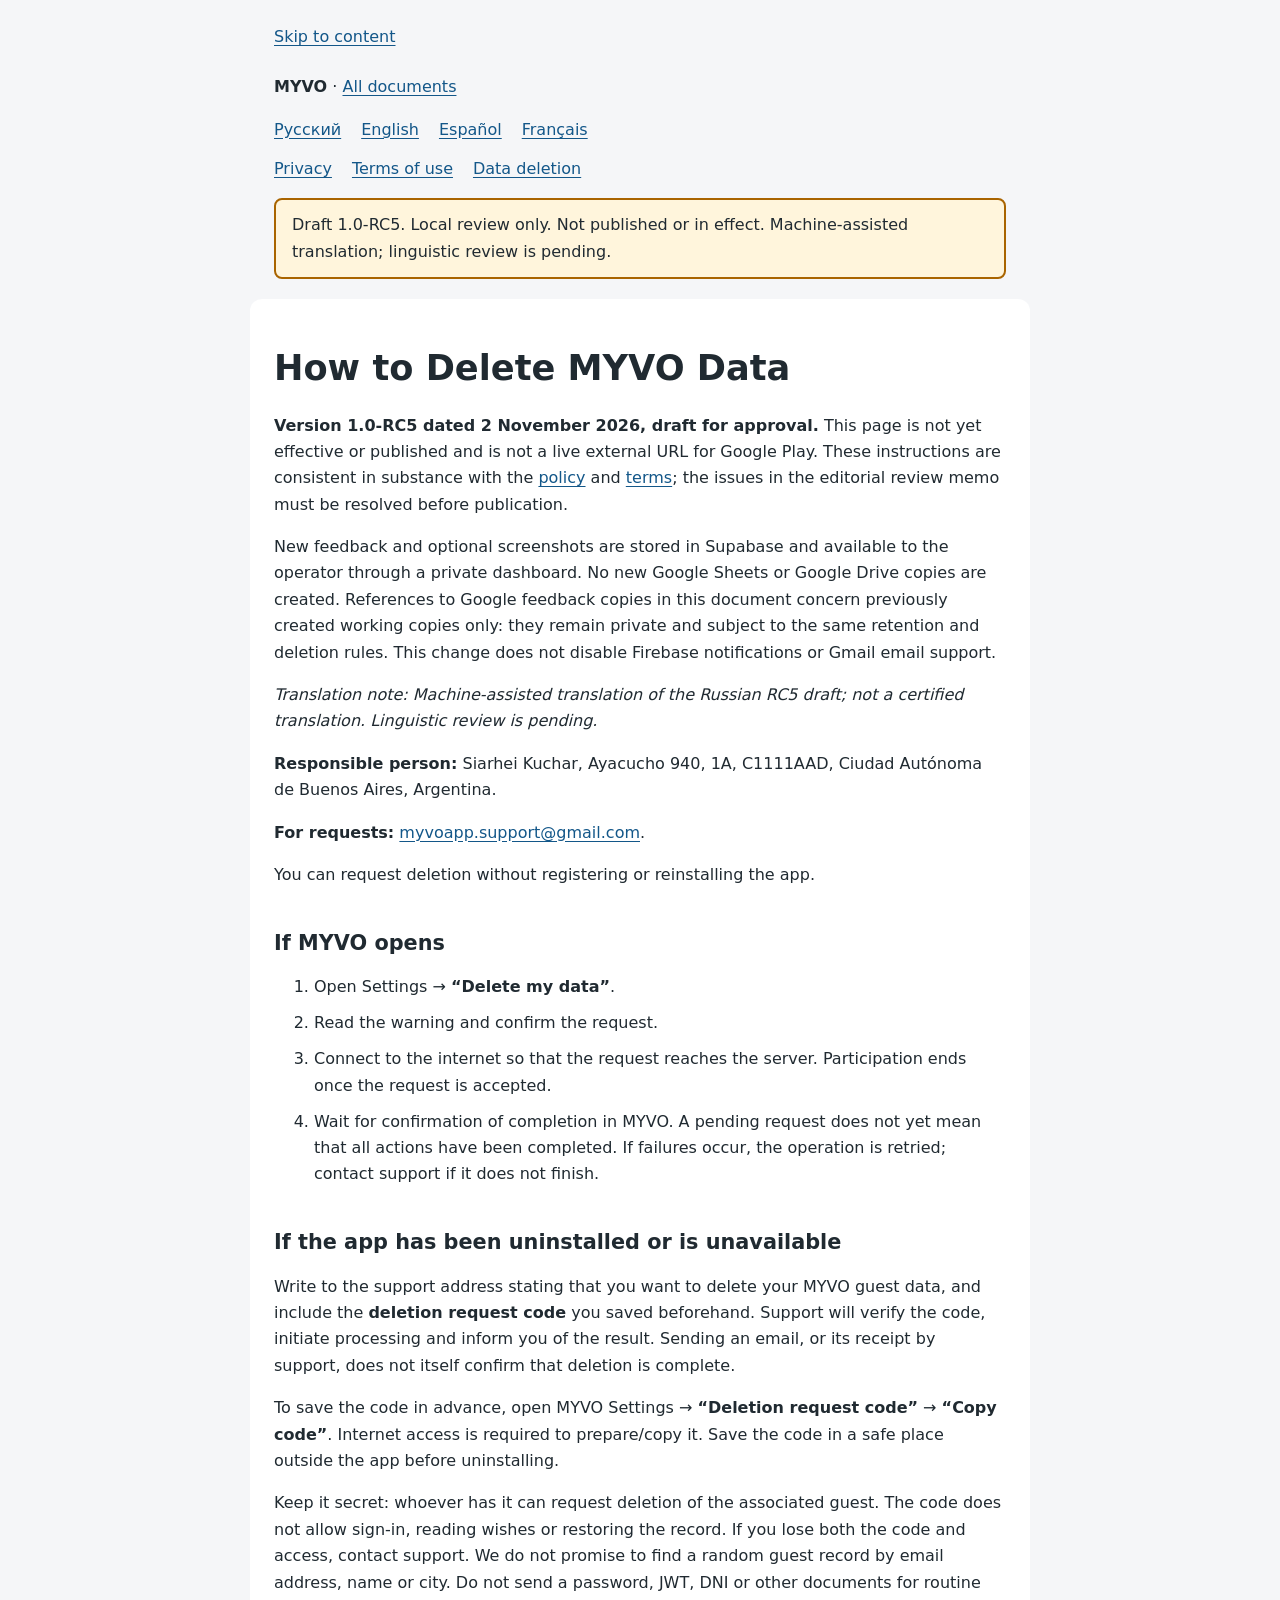
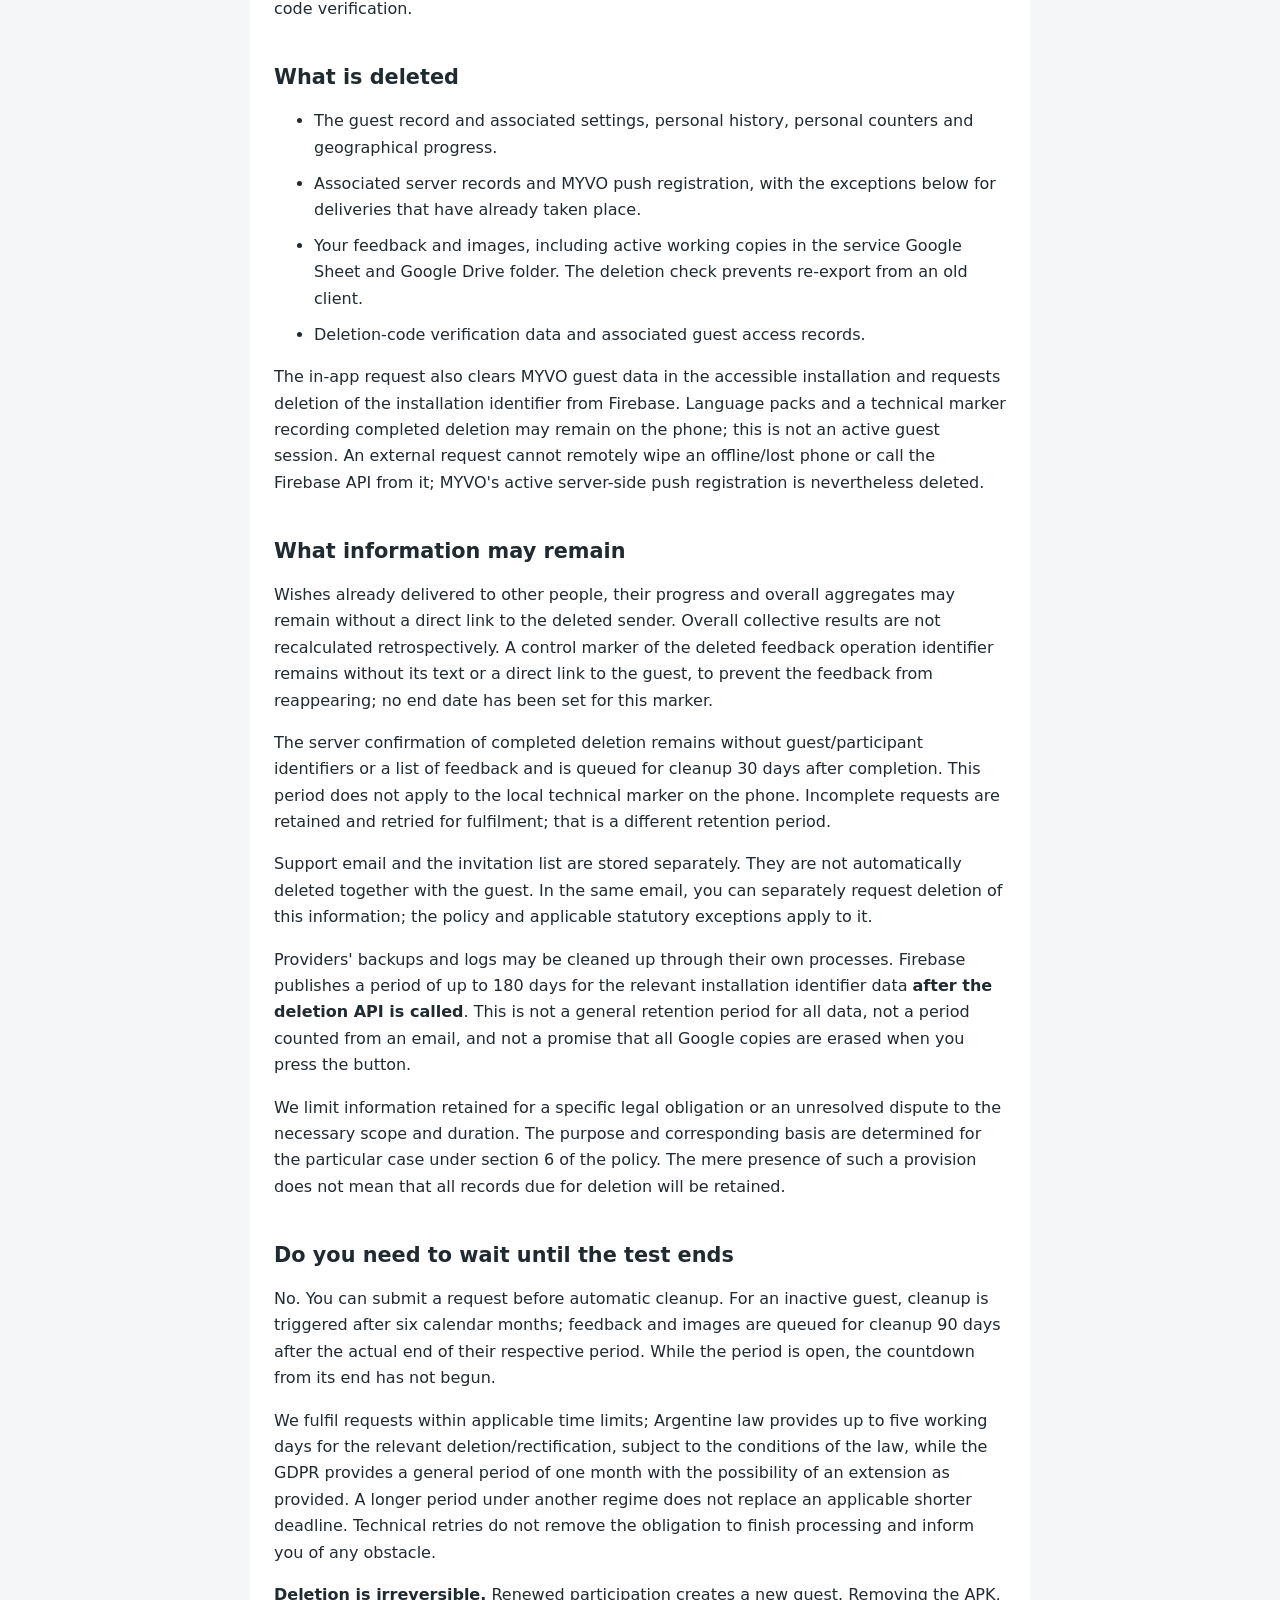
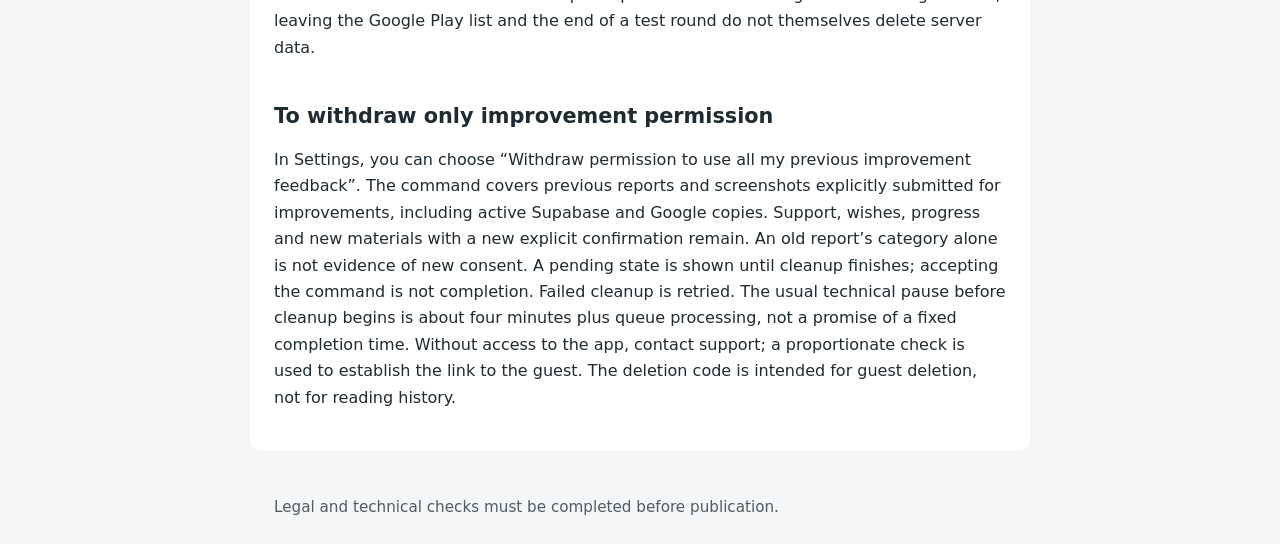
==== deletion-en.html @ 9c164027 "Publish verified RC5 drafts in four languages with hosting notice" ====
<!doctype html>
<html lang="en" translate="no">
<head>
<meta charset="utf-8">
<meta name="viewport" content="width=device-width, initial-scale=1">
<meta name="robots" content="noindex,nofollow">
<meta name="google" content="notranslate">
<meta http-equiv="Content-Security-Policy" content="default-src 'none'; style-src 'self'; base-uri 'none'; form-action 'none'">
<title>How to Delete MYVO Data — MYVO RC5</title>
<link rel="stylesheet" href="style.css">
</head>
<body>
<header><a class="skip" href="#content">Skip to content</a><p><strong>MYVO</strong> · <a href="index.html">All documents</a></p><nav aria-label="Language"><a lang="ru" hreflang="ru" href="deletion-ru.html">Русский</a> <a lang="en" hreflang="en" href="deletion-en.html" aria-current="page">English</a> <a lang="es" hreflang="es" href="deletion-es.html">Espa&#241;ol</a> <a lang="fr" hreflang="fr" href="deletion-fr.html">Fran&#231;ais</a></nav><nav><a href="privacy-en.html">Privacy</a> <a href="terms-en.html">Terms of use</a> <a href="deletion-en.html">Data deletion</a></nav><p class="draft">Draft 1.0-RC5. Local review only. Not published or in effect. Machine-assisted translation; linguistic review is pending.</p></header>
<main id="content"><h1 id="how-to-delete-myvo-data">How to Delete MYVO Data</h1>
<p><strong>Version 1.0-RC5 dated 2 November 2026, draft for approval.</strong> This page is not yet effective or published and is not a live external URL for Google Play. These instructions are consistent in substance with the <a href="privacy-en.html">policy</a> and <a href="terms-en.html">terms</a>; the issues in the editorial review memo must be resolved before publication.</p>
<p>New feedback and optional screenshots are stored in Supabase and available to the operator through a private dashboard. No new Google Sheets or Google Drive copies are created. References to Google feedback copies in this document concern previously created working copies only: they remain private and subject to the same retention and deletion rules. This change does not disable Firebase notifications or Gmail email support.</p>
<p><em>Translation note: Machine-assisted translation of the Russian RC5 draft; not a certified translation. Linguistic review is pending.</em></p>
<p><strong>Responsible person:</strong> Siarhei Kuchar, Ayacucho 940, 1A, C1111AAD, Ciudad Autónoma de Buenos Aires, Argentina.</p>
<p><strong>For requests:</strong> <a href="mailto:myvoapp.support@gmail.com?subject=MYVO%20data%20deletion">myvoapp.support@gmail.com</a>.</p>
<p>You can request deletion without registering or reinstalling the app.</p>
<h2 id="if-myvo-opens">If MYVO opens</h2>
<ol>
<li>Open Settings → <strong>“Delete my data”</strong>.</li>
<li>Read the warning and confirm the request.</li>
<li>Connect to the internet so that the request reaches the server. Participation ends once the request is accepted.</li>
<li>Wait for confirmation of completion in MYVO. A pending request does not yet mean that all actions have been completed. If failures occur, the operation is retried; contact support if it does not finish.</li>
</ol>
<h2 id="if-the-app-has-been-uninstalled-or-is-unavailable">If the app has been uninstalled or is unavailable</h2>
<p>Write to the support address stating that you want to delete your MYVO guest data, and include the <strong>deletion request code</strong> you saved beforehand. Support will verify the code, initiate processing and inform you of the result. Sending an email, or its receipt by support, does not itself confirm that deletion is complete.</p>
<p>To save the code in advance, open MYVO Settings → <strong>“Deletion request code”</strong> → <strong>“Copy code”</strong>. Internet access is required to prepare/copy it. Save the code in a safe place outside the app before uninstalling.</p>
<p>Keep it secret: whoever has it can request deletion of the associated guest. The code does not allow sign-in, reading wishes or restoring the record. If you lose both the code and access, contact support. We do not promise to find a random guest record by email address, name or city. Do not send a password, JWT, DNI or other documents for routine code verification.</p>
<h2 id="what-is-deleted">What is deleted</h2>
<ul>
<li>The guest record and associated settings, personal history, personal counters and geographical progress.</li>
<li>Associated server records and MYVO push registration, with the exceptions below for deliveries that have already taken place.</li>
<li>Your feedback and images, including active working copies in the service Google Sheet and Google Drive folder. The deletion check prevents re-export from an old client.</li>
<li>Deletion-code verification data and associated guest access records.</li>
</ul>
<p>The in-app request also clears MYVO guest data in the accessible installation and requests deletion of the installation identifier from Firebase. Language packs and a technical marker recording completed deletion may remain on the phone; this is not an active guest session. An external request cannot remotely wipe an offline/lost phone or call the Firebase API from it; MYVO's active server-side push registration is nevertheless deleted.</p>
<h2 id="what-information-may-remain">What information may remain</h2>
<p>Wishes already delivered to other people, their progress and overall aggregates may remain without a direct link to the deleted sender. Overall collective results are not recalculated retrospectively. A control marker of the deleted feedback operation identifier remains without its text or a direct link to the guest, to prevent the feedback from reappearing; no end date has been set for this marker.</p>
<p>The server confirmation of completed deletion remains without guest/participant identifiers or a list of feedback and is queued for cleanup 30 days after completion. This period does not apply to the local technical marker on the phone. Incomplete requests are retained and retried for fulfilment; that is a different retention period.</p>
<p>Support email and the invitation list are stored separately. They are not automatically deleted together with the guest. In the same email, you can separately request deletion of this information; the policy and applicable statutory exceptions apply to it.</p>
<p>Providers' backups and logs may be cleaned up through their own processes. Firebase publishes a period of up to 180 days for the relevant installation identifier data <strong>after the deletion API is called</strong>. This is not a general retention period for all data, not a period counted from an email, and not a promise that all Google copies are erased when you press the button.</p>
<p>We limit information retained for a specific legal obligation or an unresolved dispute to the necessary scope and duration. The purpose and corresponding basis are determined for the particular case under section 6 of the policy. The mere presence of such a provision does not mean that all records due for deletion will be retained.</p>
<h2 id="do-you-need-to-wait-until-the-test-ends">Do you need to wait until the test ends</h2>
<p>No. You can submit a request before automatic cleanup. For an inactive guest, cleanup is triggered after six calendar months; feedback and images are queued for cleanup 90 days after the actual end of their respective period. While the period is open, the countdown from its end has not begun.</p>
<p>We fulfil requests within applicable time limits; Argentine law provides up to five working days for the relevant deletion/rectification, subject to the conditions of the law, while the GDPR provides a general period of one month with the possibility of an extension as provided. A longer period under another regime does not replace an applicable shorter deadline. Technical retries do not remove the obligation to finish processing and inform you of any obstacle.</p>
<p><strong>Deletion is irreversible.</strong> Renewed participation creates a new guest. Removing the APK, leaving the Google Play list and the end of a test round do not themselves delete server data.</p>
<h2 id="to-withdraw-only-improvement-permission">To withdraw only improvement permission</h2>
<p>In Settings, you can choose “Withdraw permission to use all my previous improvement feedback”. The command covers previous reports and screenshots explicitly submitted for improvements, including active Supabase and Google copies. Support, wishes, progress and new materials with a new explicit confirmation remain. An old report’s category alone is not evidence of new consent. A pending state is shown until cleanup finishes; accepting the command is not completion. Failed cleanup is retried. The usual technical pause before cleanup begins is about four minutes plus queue processing, not a promise of a fixed completion time. Without access to the app, contact support; a proportionate check is used to establish the link to the guest. The deletion code is intended for guest deletion, not for reading history.</p>
</main>
<footer>Legal and technical checks must be completed before publication.</footer>
</body>
</html>
---- style.css ----
:root { color-scheme: light; font-family: system-ui, -apple-system, "Segoe UI", sans-serif; color: #202a31; background: #f5f6f8; line-height: 1.65; }
* { box-sizing: border-box; }
body { margin: 0; }
header, main, footer { max-width: 780px; margin: auto; padding: 24px; }
header { padding-bottom: 0; }
main { background: white; border-radius: 12px; margin-top: 20px; margin-bottom: 20px; }
nav { display: flex; flex-wrap: wrap; gap: 8px 20px; }
a { color: #135789; text-underline-offset: .18em; overflow-wrap: anywhere; }
a:focus-visible { outline: 3px solid #be6900; outline-offset: 4px; }
h1 { line-height: 1.2; font-size: clamp(1.7rem, 5vw, 2.2rem); }
h2 { line-height: 1.3; font-size: 1.3rem; margin-top: 2em; }
li + li { margin-top: .6em; }
.draft { padding: 12px 16px; border: 2px solid #a96400; border-radius: 8px; background: #fff5dc; }
.date, footer { color: #505c65; font-size: .95rem; }
@media (max-width: 600px) { header, main, footer { padding: 20px; } main { border-radius: 0; } }

.table-scroll { max-width: 100%; overflow-x: auto; margin: 1em 0; }
table { border-collapse: collapse; width: 100%; min-width: 38rem; }
th, td { text-align: left; vertical-align: top; padding: .7em; border: 1px solid #cbd1d6; overflow-wrap: anywhere; }
th { background: #eef1f4; }
nav + nav { margin-top: .8em; }
.skip { display: inline-block; margin-bottom: .5em; }
h1, h2 { overflow-wrap: anywhere; }
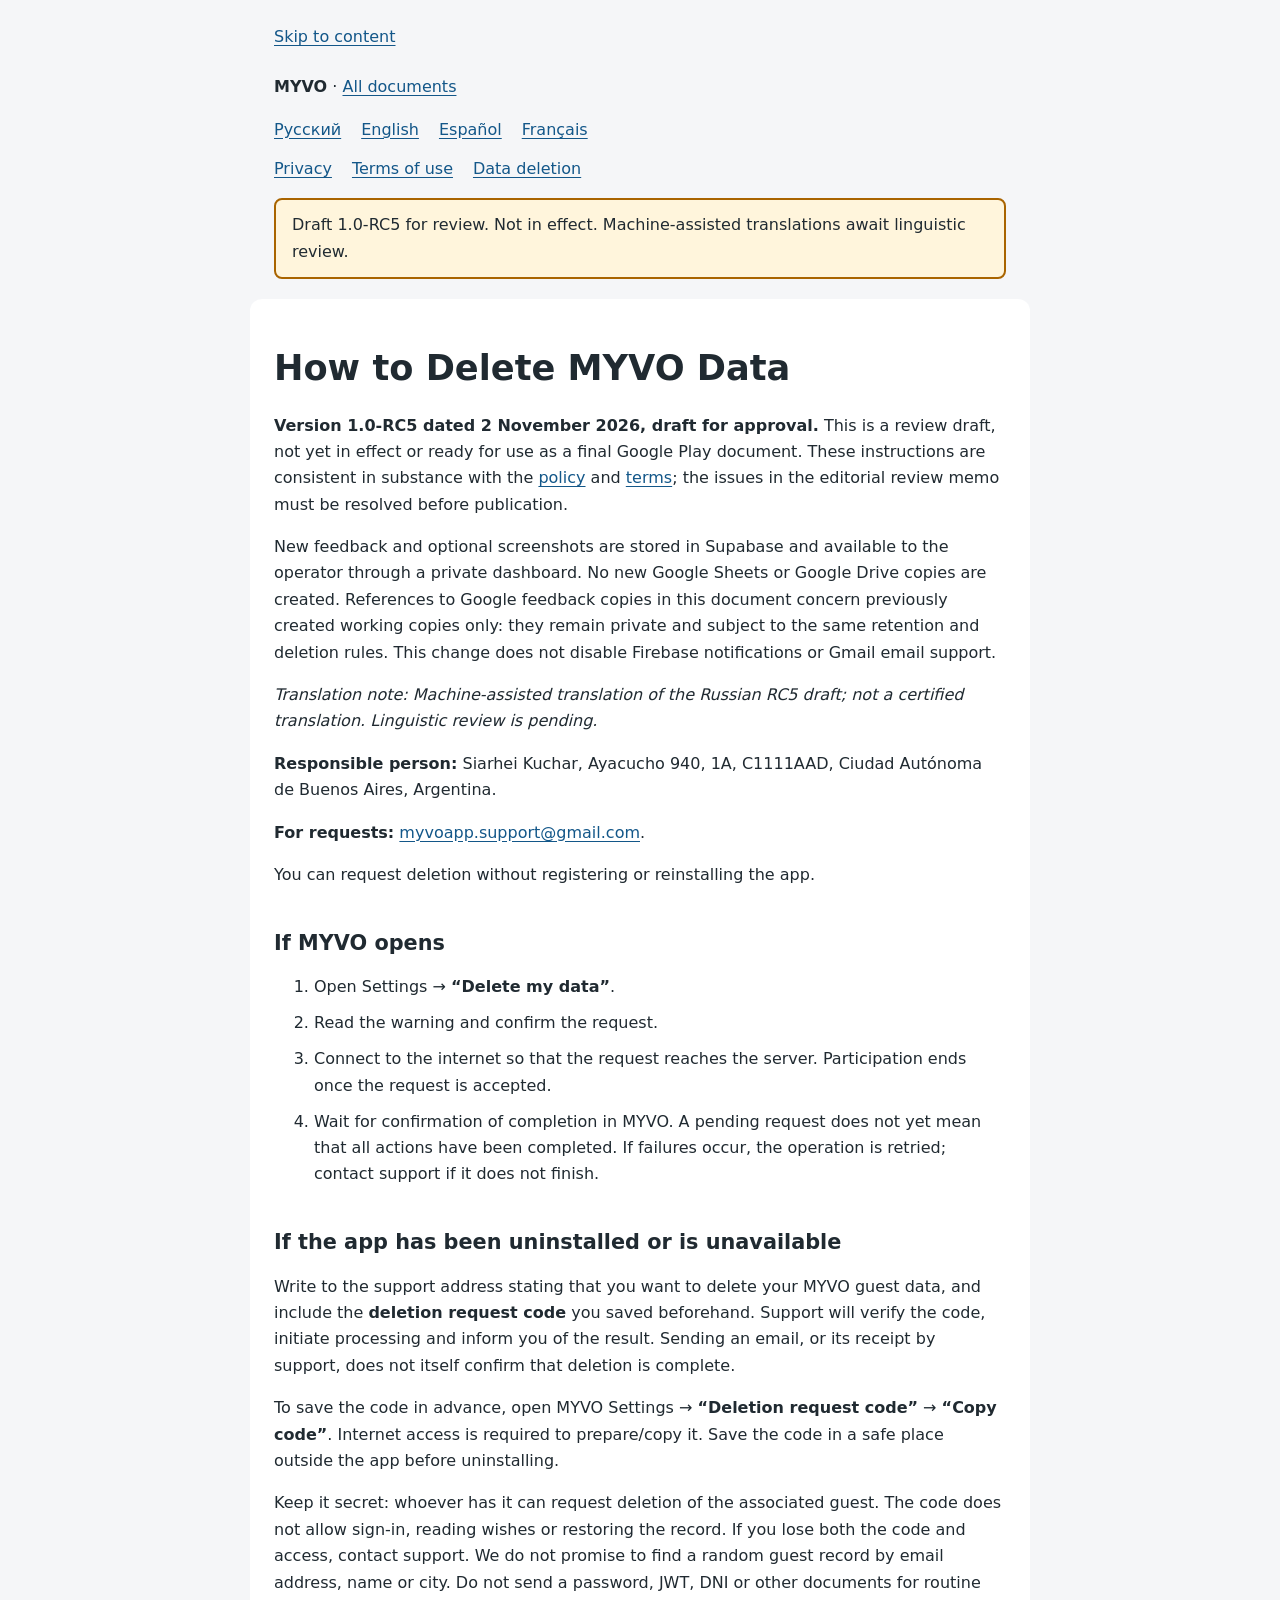
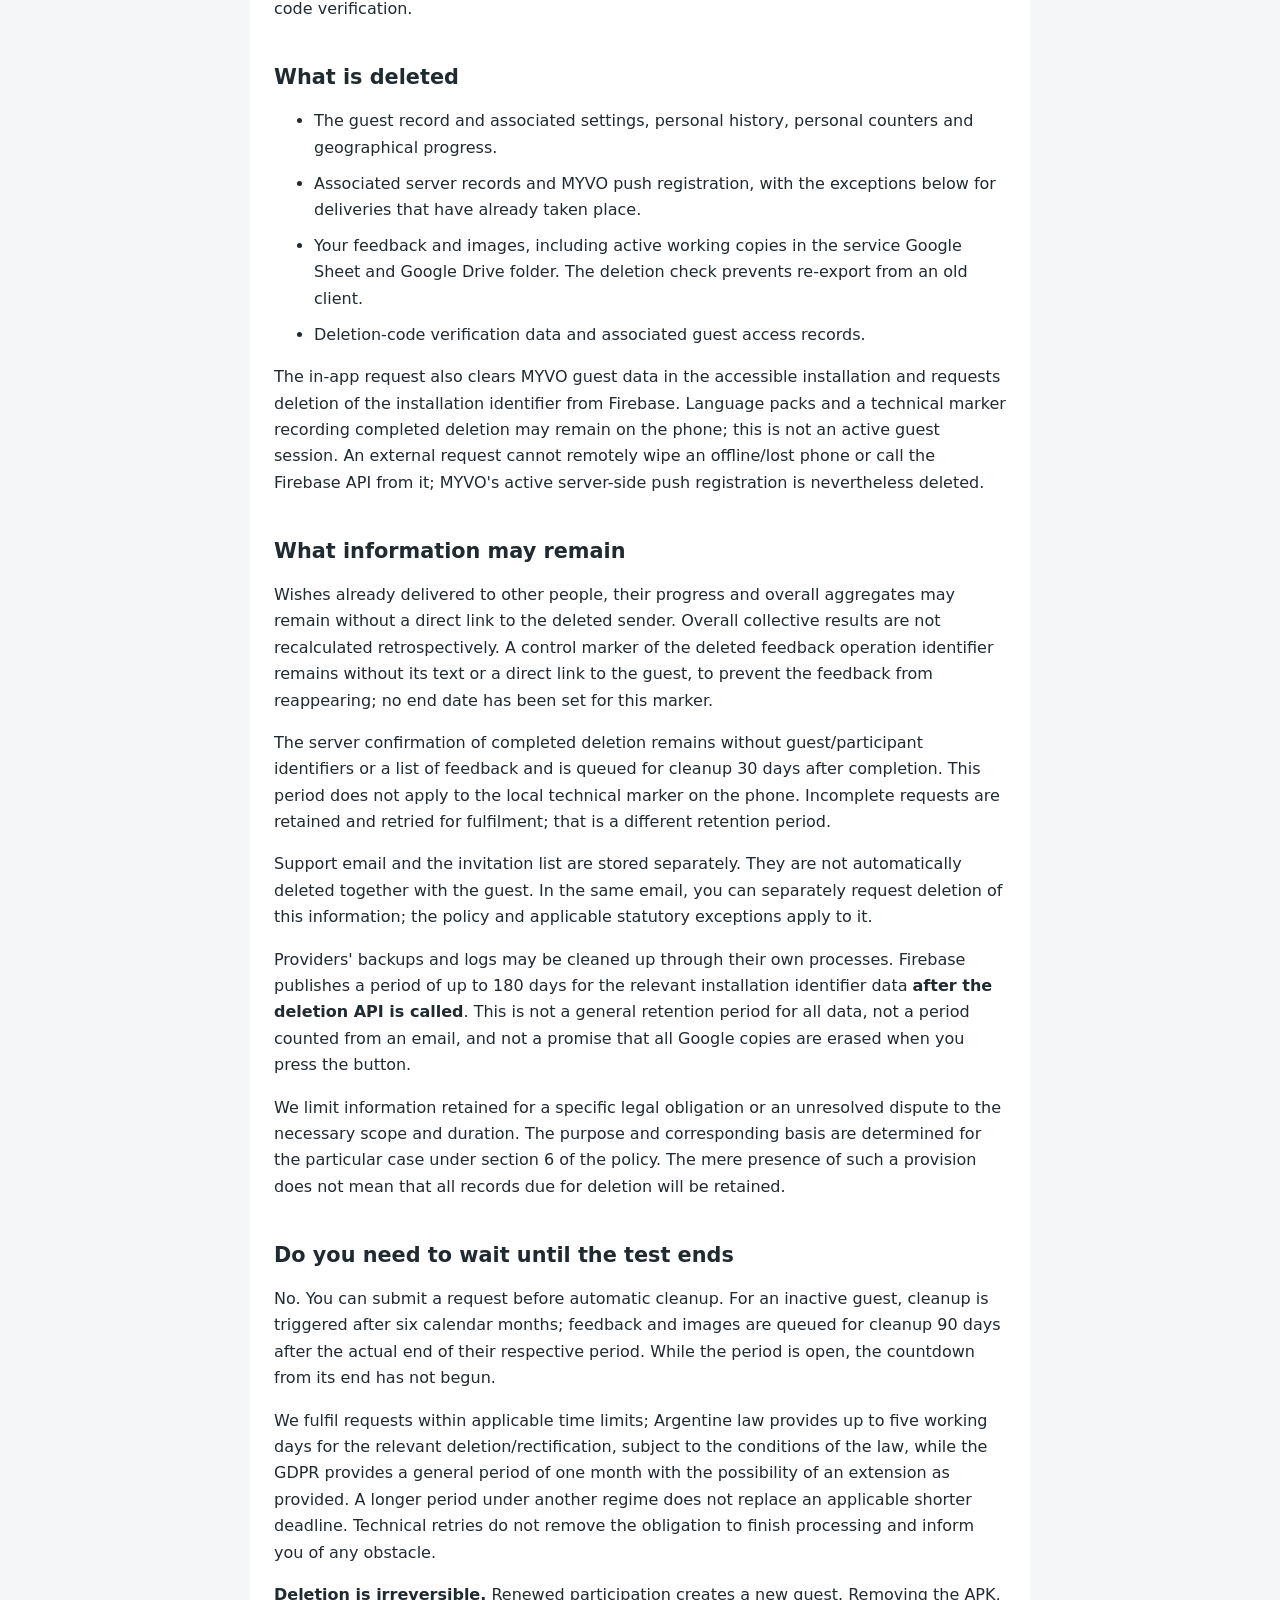
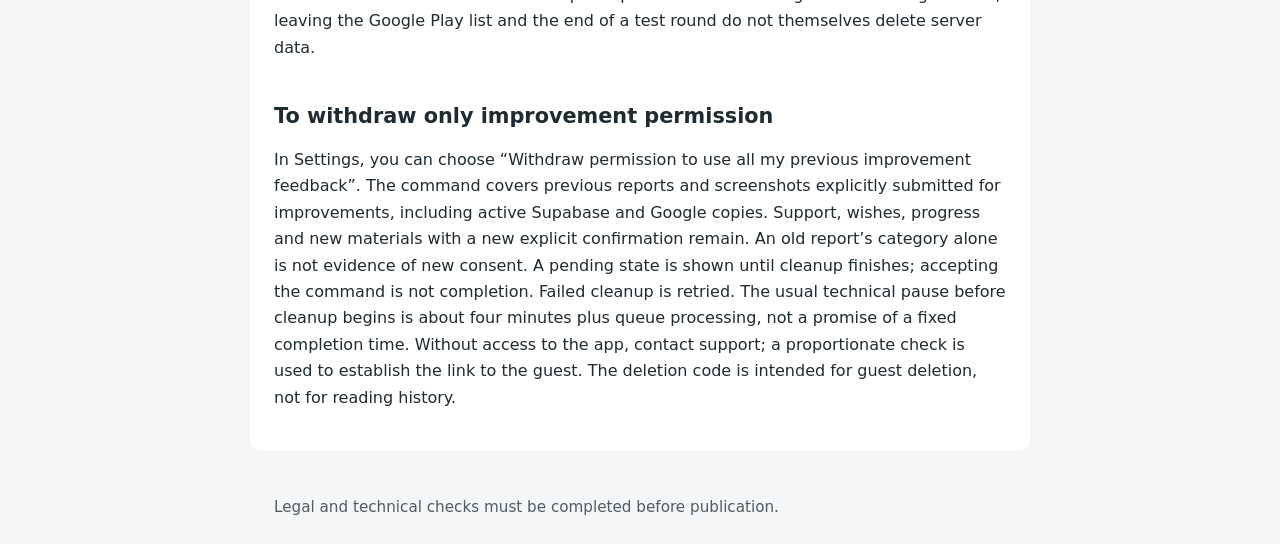
==== commit 79c1ae82: "Clarify public review draft status without activating documents" ====
--- a/deletion-en.html
+++ b/deletion-en.html
@@ -10,9 +10,9 @@
 <link rel="stylesheet" href="style.css">
 </head>
 <body>
-<header><a class="skip" href="#content">Skip to content</a><p><strong>MYVO</strong> · <a href="index.html">All documents</a></p><nav aria-label="Language"><a lang="ru" hreflang="ru" href="deletion-ru.html">Русский</a> <a lang="en" hreflang="en" href="deletion-en.html" aria-current="page">English</a> <a lang="es" hreflang="es" href="deletion-es.html">Espa&#241;ol</a> <a lang="fr" hreflang="fr" href="deletion-fr.html">Fran&#231;ais</a></nav><nav><a href="privacy-en.html">Privacy</a> <a href="terms-en.html">Terms of use</a> <a href="deletion-en.html">Data deletion</a></nav><p class="draft">Draft 1.0-RC5. Local review only. Not published or in effect. Machine-assisted translation; linguistic review is pending.</p></header>
+<header><a class="skip" href="#content">Skip to content</a><p><strong>MYVO</strong> · <a href="index.html">All documents</a></p><nav aria-label="Language"><a lang="ru" hreflang="ru" href="deletion-ru.html">Русский</a> <a lang="en" hreflang="en" href="deletion-en.html" aria-current="page">English</a> <a lang="es" hreflang="es" href="deletion-es.html">Espa&#241;ol</a> <a lang="fr" hreflang="fr" href="deletion-fr.html">Fran&#231;ais</a></nav><nav><a href="privacy-en.html">Privacy</a> <a href="terms-en.html">Terms of use</a> <a href="deletion-en.html">Data deletion</a></nav><p class="draft">Draft 1.0-RC5 for review. Not in effect. Machine-assisted translations await linguistic review.</p></header>
 <main id="content"><h1 id="how-to-delete-myvo-data">How to Delete MYVO Data</h1>
-<p><strong>Version 1.0-RC5 dated 2 November 2026, draft for approval.</strong> This page is not yet effective or published and is not a live external URL for Google Play. These instructions are consistent in substance with the <a href="privacy-en.html">policy</a> and <a href="terms-en.html">terms</a>; the issues in the editorial review memo must be resolved before publication.</p>
+<p><strong>Version 1.0-RC5 dated 2 November 2026, draft for approval.</strong> This is a review draft, not yet in effect or ready for use as a final Google Play document. These instructions are consistent in substance with the <a href="privacy-en.html">policy</a> and <a href="terms-en.html">terms</a>; the issues in the editorial review memo must be resolved before publication.</p>
 <p>New feedback and optional screenshots are stored in Supabase and available to the operator through a private dashboard. No new Google Sheets or Google Drive copies are created. References to Google feedback copies in this document concern previously created working copies only: they remain private and subject to the same retention and deletion rules. This change does not disable Firebase notifications or Gmail email support.</p>
 <p><em>Translation note: Machine-assisted translation of the Russian RC5 draft; not a certified translation. Linguistic review is pending.</em></p>
 <p><strong>Responsible person:</strong> Siarhei Kuchar, Ayacucho 940, 1A, C1111AAD, Ciudad Autónoma de Buenos Aires, Argentina.</p>
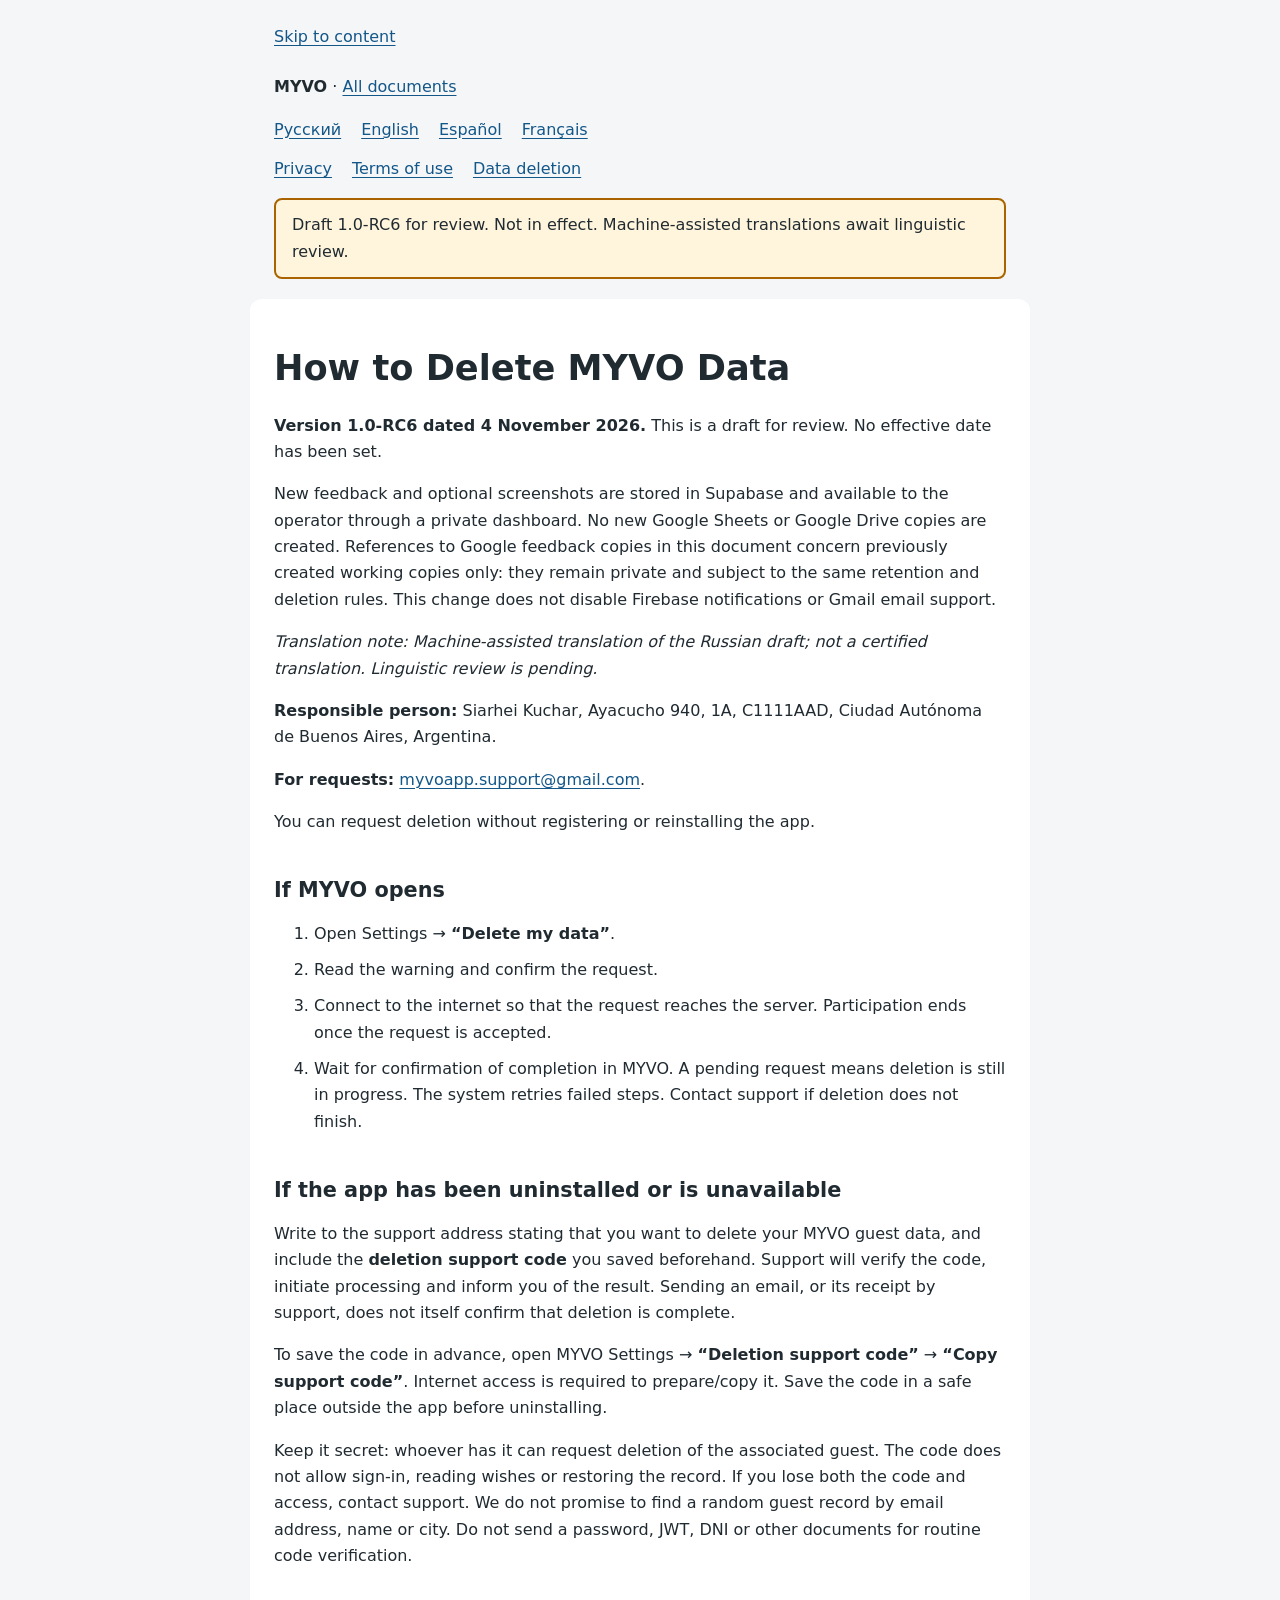
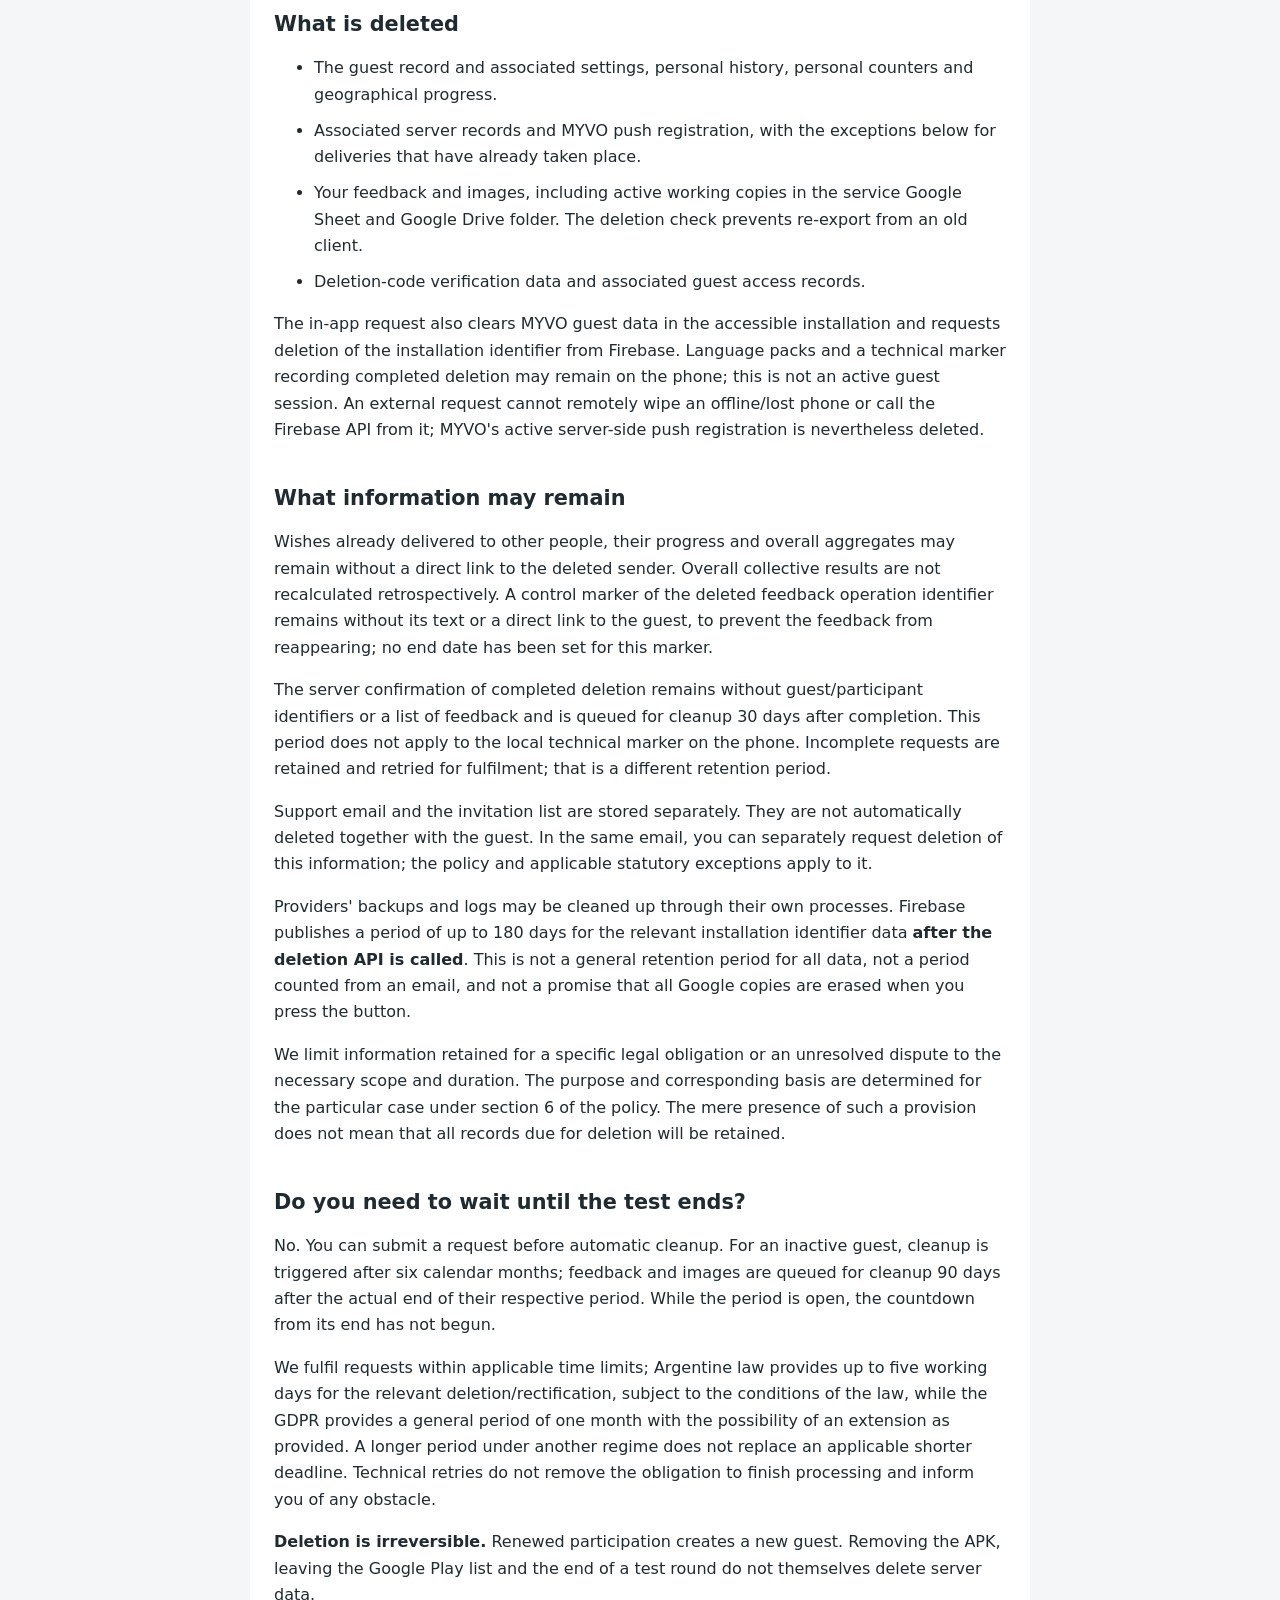
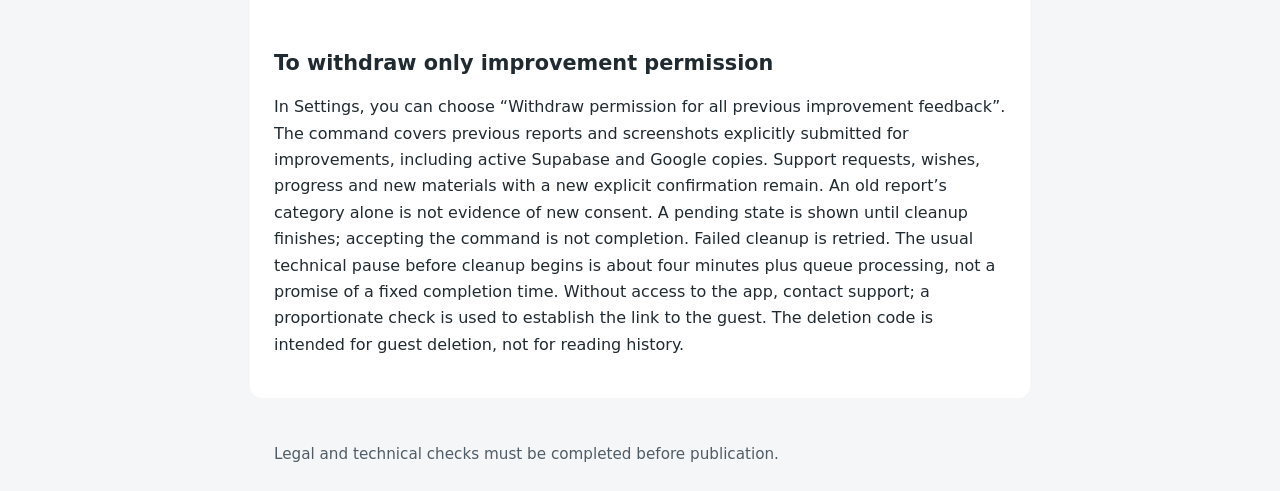
==== commit 82f25857: "Correct multilingual test guide and publish RC6 review drafts" ====
--- a/deletion-en.html
+++ b/deletion-en.html
@@ -6,15 +6,15 @@
 <meta name="robots" content="noindex,nofollow">
 <meta name="google" content="notranslate">
 <meta http-equiv="Content-Security-Policy" content="default-src 'none'; style-src 'self'; base-uri 'none'; form-action 'none'">
-<title>How to Delete MYVO Data — MYVO RC5</title>
+<title>How to Delete MYVO Data — MYVO RC6</title>
 <link rel="stylesheet" href="style.css">
 </head>
 <body>
-<header><a class="skip" href="#content">Skip to content</a><p><strong>MYVO</strong> · <a href="index.html">All documents</a></p><nav aria-label="Language"><a lang="ru" hreflang="ru" href="deletion-ru.html">Русский</a> <a lang="en" hreflang="en" href="deletion-en.html" aria-current="page">English</a> <a lang="es" hreflang="es" href="deletion-es.html">Espa&#241;ol</a> <a lang="fr" hreflang="fr" href="deletion-fr.html">Fran&#231;ais</a></nav><nav><a href="privacy-en.html">Privacy</a> <a href="terms-en.html">Terms of use</a> <a href="deletion-en.html">Data deletion</a></nav><p class="draft">Draft 1.0-RC5 for review. Not in effect. Machine-assisted translations await linguistic review.</p></header>
+<header><a class="skip" href="#content">Skip to content</a><p><strong>MYVO</strong> · <a href="index.html">All documents</a></p><nav aria-label="Language"><a lang="ru" hreflang="ru" href="deletion-ru.html">Русский</a> <a lang="en" hreflang="en" href="deletion-en.html" aria-current="page">English</a> <a lang="es" hreflang="es" href="deletion-es.html">Espa&#241;ol</a> <a lang="fr" hreflang="fr" href="deletion-fr.html">Fran&#231;ais</a></nav><nav><a href="privacy-en.html">Privacy</a> <a href="terms-en.html">Terms of use</a> <a href="deletion-en.html">Data deletion</a></nav><p class="draft">Draft 1.0-RC6 for review. Not in effect. Machine-assisted translations await linguistic review.</p></header>
 <main id="content"><h1 id="how-to-delete-myvo-data">How to Delete MYVO Data</h1>
-<p><strong>Version 1.0-RC5 dated 2 November 2026, draft for approval.</strong> This is a review draft, not yet in effect or ready for use as a final Google Play document. These instructions are consistent in substance with the <a href="privacy-en.html">policy</a> and <a href="terms-en.html">terms</a>; the issues in the editorial review memo must be resolved before publication.</p>
+<p><strong>Version 1.0-RC6 dated 4 November 2026.</strong> This is a draft for review. No effective date has been set.</p>
 <p>New feedback and optional screenshots are stored in Supabase and available to the operator through a private dashboard. No new Google Sheets or Google Drive copies are created. References to Google feedback copies in this document concern previously created working copies only: they remain private and subject to the same retention and deletion rules. This change does not disable Firebase notifications or Gmail email support.</p>
-<p><em>Translation note: Machine-assisted translation of the Russian RC5 draft; not a certified translation. Linguistic review is pending.</em></p>
+<p><em>Translation note: Machine-assisted translation of the Russian draft; not a certified translation. Linguistic review is pending.</em></p>
 <p><strong>Responsible person:</strong> Siarhei Kuchar, Ayacucho 940, 1A, C1111AAD, Ciudad Autónoma de Buenos Aires, Argentina.</p>
 <p><strong>For requests:</strong> <a href="mailto:myvoapp.support@gmail.com?subject=MYVO%20data%20deletion">myvoapp.support@gmail.com</a>.</p>
 <p>You can request deletion without registering or reinstalling the app.</p>
@@ -23,11 +23,11 @@
 <li>Open Settings → <strong>“Delete my data”</strong>.</li>
 <li>Read the warning and confirm the request.</li>
 <li>Connect to the internet so that the request reaches the server. Participation ends once the request is accepted.</li>
-<li>Wait for confirmation of completion in MYVO. A pending request does not yet mean that all actions have been completed. If failures occur, the operation is retried; contact support if it does not finish.</li>
+<li>Wait for confirmation of completion in MYVO. A pending request means deletion is still in progress. The system retries failed steps. Contact support if deletion does not finish.</li>
 </ol>
 <h2 id="if-the-app-has-been-uninstalled-or-is-unavailable">If the app has been uninstalled or is unavailable</h2>
-<p>Write to the support address stating that you want to delete your MYVO guest data, and include the <strong>deletion request code</strong> you saved beforehand. Support will verify the code, initiate processing and inform you of the result. Sending an email, or its receipt by support, does not itself confirm that deletion is complete.</p>
-<p>To save the code in advance, open MYVO Settings → <strong>“Deletion request code”</strong> → <strong>“Copy code”</strong>. Internet access is required to prepare/copy it. Save the code in a safe place outside the app before uninstalling.</p>
+<p>Write to the support address stating that you want to delete your MYVO guest data, and include the <strong>deletion support code</strong> you saved beforehand. Support will verify the code, initiate processing and inform you of the result. Sending an email, or its receipt by support, does not itself confirm that deletion is complete.</p>
+<p>To save the code in advance, open MYVO Settings → <strong>“Deletion support code”</strong> → <strong>“Copy support code”</strong>. Internet access is required to prepare/copy it. Save the code in a safe place outside the app before uninstalling.</p>
 <p>Keep it secret: whoever has it can request deletion of the associated guest. The code does not allow sign-in, reading wishes or restoring the record. If you lose both the code and access, contact support. We do not promise to find a random guest record by email address, name or city. Do not send a password, JWT, DNI or other documents for routine code verification.</p>
 <h2 id="what-is-deleted">What is deleted</h2>
 <ul>
@@ -43,12 +43,12 @@
 <p>Support email and the invitation list are stored separately. They are not automatically deleted together with the guest. In the same email, you can separately request deletion of this information; the policy and applicable statutory exceptions apply to it.</p>
 <p>Providers' backups and logs may be cleaned up through their own processes. Firebase publishes a period of up to 180 days for the relevant installation identifier data <strong>after the deletion API is called</strong>. This is not a general retention period for all data, not a period counted from an email, and not a promise that all Google copies are erased when you press the button.</p>
 <p>We limit information retained for a specific legal obligation or an unresolved dispute to the necessary scope and duration. The purpose and corresponding basis are determined for the particular case under section 6 of the policy. The mere presence of such a provision does not mean that all records due for deletion will be retained.</p>
-<h2 id="do-you-need-to-wait-until-the-test-ends">Do you need to wait until the test ends</h2>
+<h2 id="do-you-need-to-wait-until-the-test-ends">Do you need to wait until the test ends?</h2>
 <p>No. You can submit a request before automatic cleanup. For an inactive guest, cleanup is triggered after six calendar months; feedback and images are queued for cleanup 90 days after the actual end of their respective period. While the period is open, the countdown from its end has not begun.</p>
 <p>We fulfil requests within applicable time limits; Argentine law provides up to five working days for the relevant deletion/rectification, subject to the conditions of the law, while the GDPR provides a general period of one month with the possibility of an extension as provided. A longer period under another regime does not replace an applicable shorter deadline. Technical retries do not remove the obligation to finish processing and inform you of any obstacle.</p>
 <p><strong>Deletion is irreversible.</strong> Renewed participation creates a new guest. Removing the APK, leaving the Google Play list and the end of a test round do not themselves delete server data.</p>
 <h2 id="to-withdraw-only-improvement-permission">To withdraw only improvement permission</h2>
-<p>In Settings, you can choose “Withdraw permission to use all my previous improvement feedback”. The command covers previous reports and screenshots explicitly submitted for improvements, including active Supabase and Google copies. Support, wishes, progress and new materials with a new explicit confirmation remain. An old report’s category alone is not evidence of new consent. A pending state is shown until cleanup finishes; accepting the command is not completion. Failed cleanup is retried. The usual technical pause before cleanup begins is about four minutes plus queue processing, not a promise of a fixed completion time. Without access to the app, contact support; a proportionate check is used to establish the link to the guest. The deletion code is intended for guest deletion, not for reading history.</p>
+<p>In Settings, you can choose “Withdraw permission for all previous improvement feedback”. The command covers previous reports and screenshots explicitly submitted for improvements, including active Supabase and Google copies. Support requests, wishes, progress and new materials with a new explicit confirmation remain. An old report’s category alone is not evidence of new consent. A pending state is shown until cleanup finishes; accepting the command is not completion. Failed cleanup is retried. The usual technical pause before cleanup begins is about four minutes plus queue processing, not a promise of a fixed completion time. Without access to the app, contact support; a proportionate check is used to establish the link to the guest. The deletion code is intended for guest deletion, not for reading history.</p>
 </main>
 <footer>Legal and technical checks must be completed before publication.</footer>
 </body>
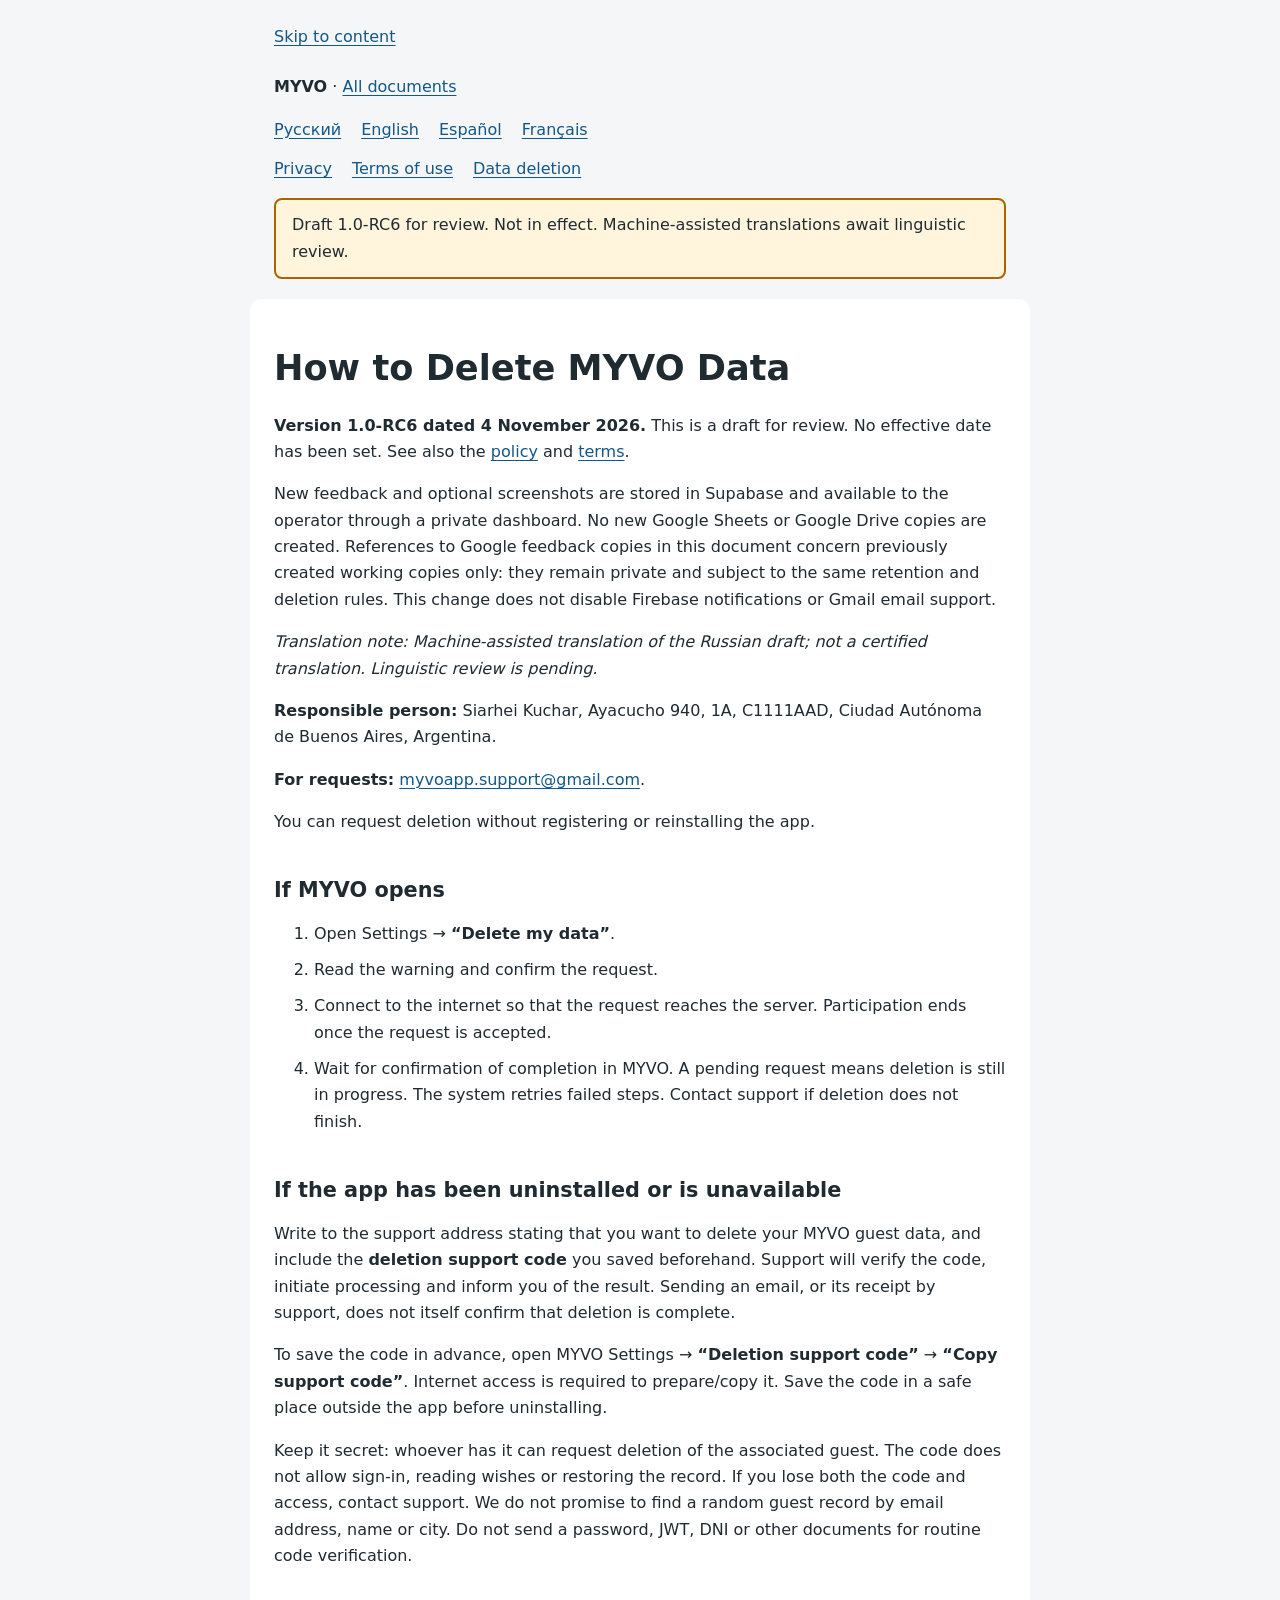
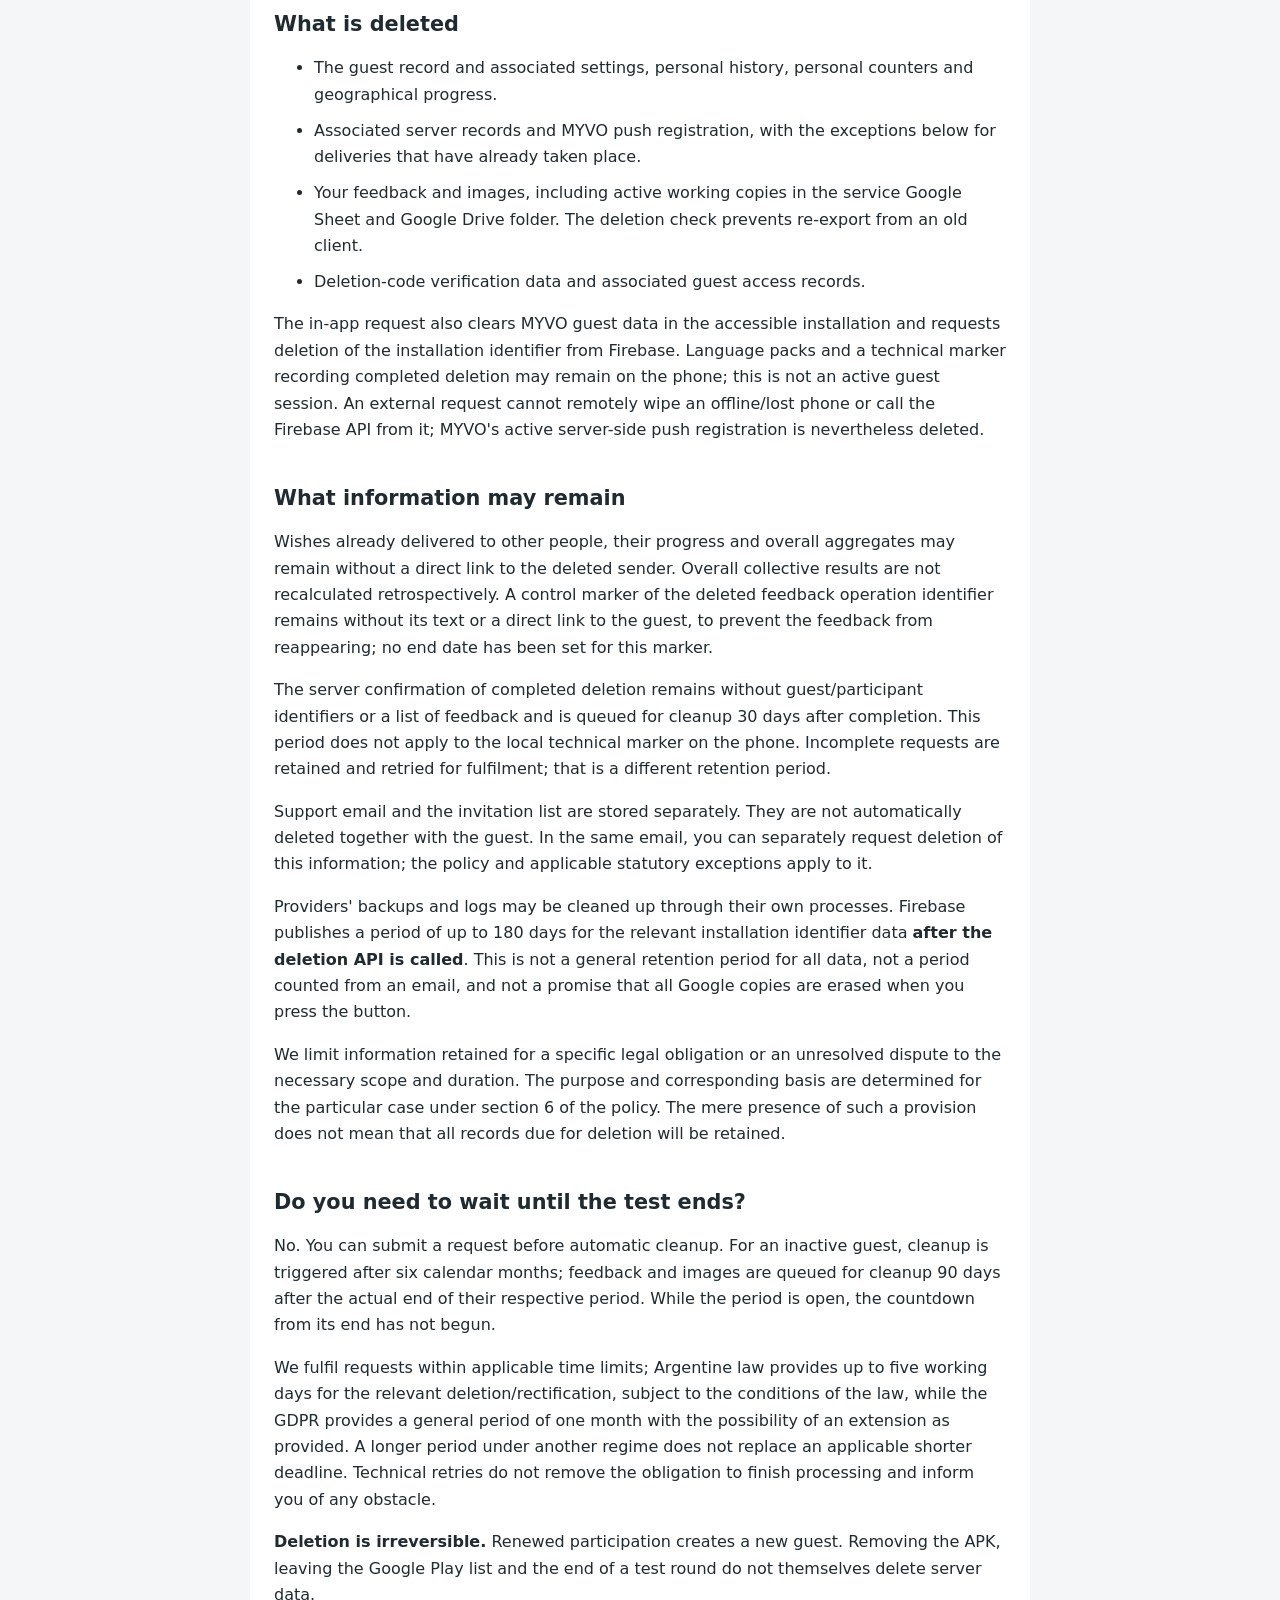
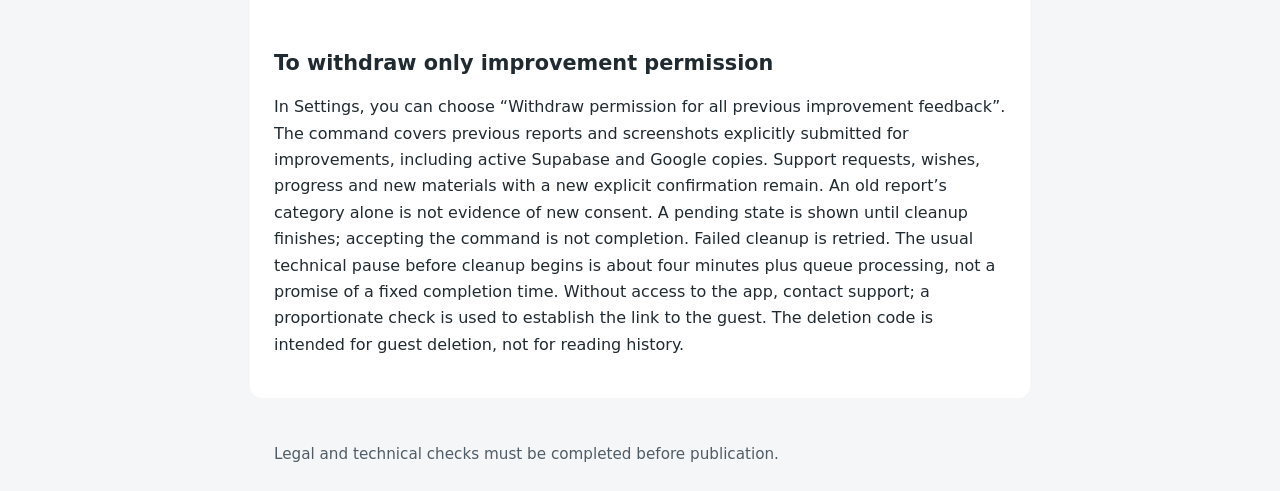
==== commit d8528c54: "Restore links between the RC6 deletion, privacy, and terms documents" ====
--- a/deletion-en.html
+++ b/deletion-en.html
@@ -12,7 +12,7 @@
 <body>
 <header><a class="skip" href="#content">Skip to content</a><p><strong>MYVO</strong> · <a href="index.html">All documents</a></p><nav aria-label="Language"><a lang="ru" hreflang="ru" href="deletion-ru.html">Русский</a> <a lang="en" hreflang="en" href="deletion-en.html" aria-current="page">English</a> <a lang="es" hreflang="es" href="deletion-es.html">Espa&#241;ol</a> <a lang="fr" hreflang="fr" href="deletion-fr.html">Fran&#231;ais</a></nav><nav><a href="privacy-en.html">Privacy</a> <a href="terms-en.html">Terms of use</a> <a href="deletion-en.html">Data deletion</a></nav><p class="draft">Draft 1.0-RC6 for review. Not in effect. Machine-assisted translations await linguistic review.</p></header>
 <main id="content"><h1 id="how-to-delete-myvo-data">How to Delete MYVO Data</h1>
-<p><strong>Version 1.0-RC6 dated 4 November 2026.</strong> This is a draft for review. No effective date has been set.</p>
+<p><strong>Version 1.0-RC6 dated 4 November 2026.</strong> This is a draft for review. No effective date has been set. See also the <a href="privacy-en.html">policy</a> and <a href="terms-en.html">terms</a>.</p>
 <p>New feedback and optional screenshots are stored in Supabase and available to the operator through a private dashboard. No new Google Sheets or Google Drive copies are created. References to Google feedback copies in this document concern previously created working copies only: they remain private and subject to the same retention and deletion rules. This change does not disable Firebase notifications or Gmail email support.</p>
 <p><em>Translation note: Machine-assisted translation of the Russian draft; not a certified translation. Linguistic review is pending.</em></p>
 <p><strong>Responsible person:</strong> Siarhei Kuchar, Ayacucho 940, 1A, C1111AAD, Ciudad Autónoma de Buenos Aires, Argentina.</p>
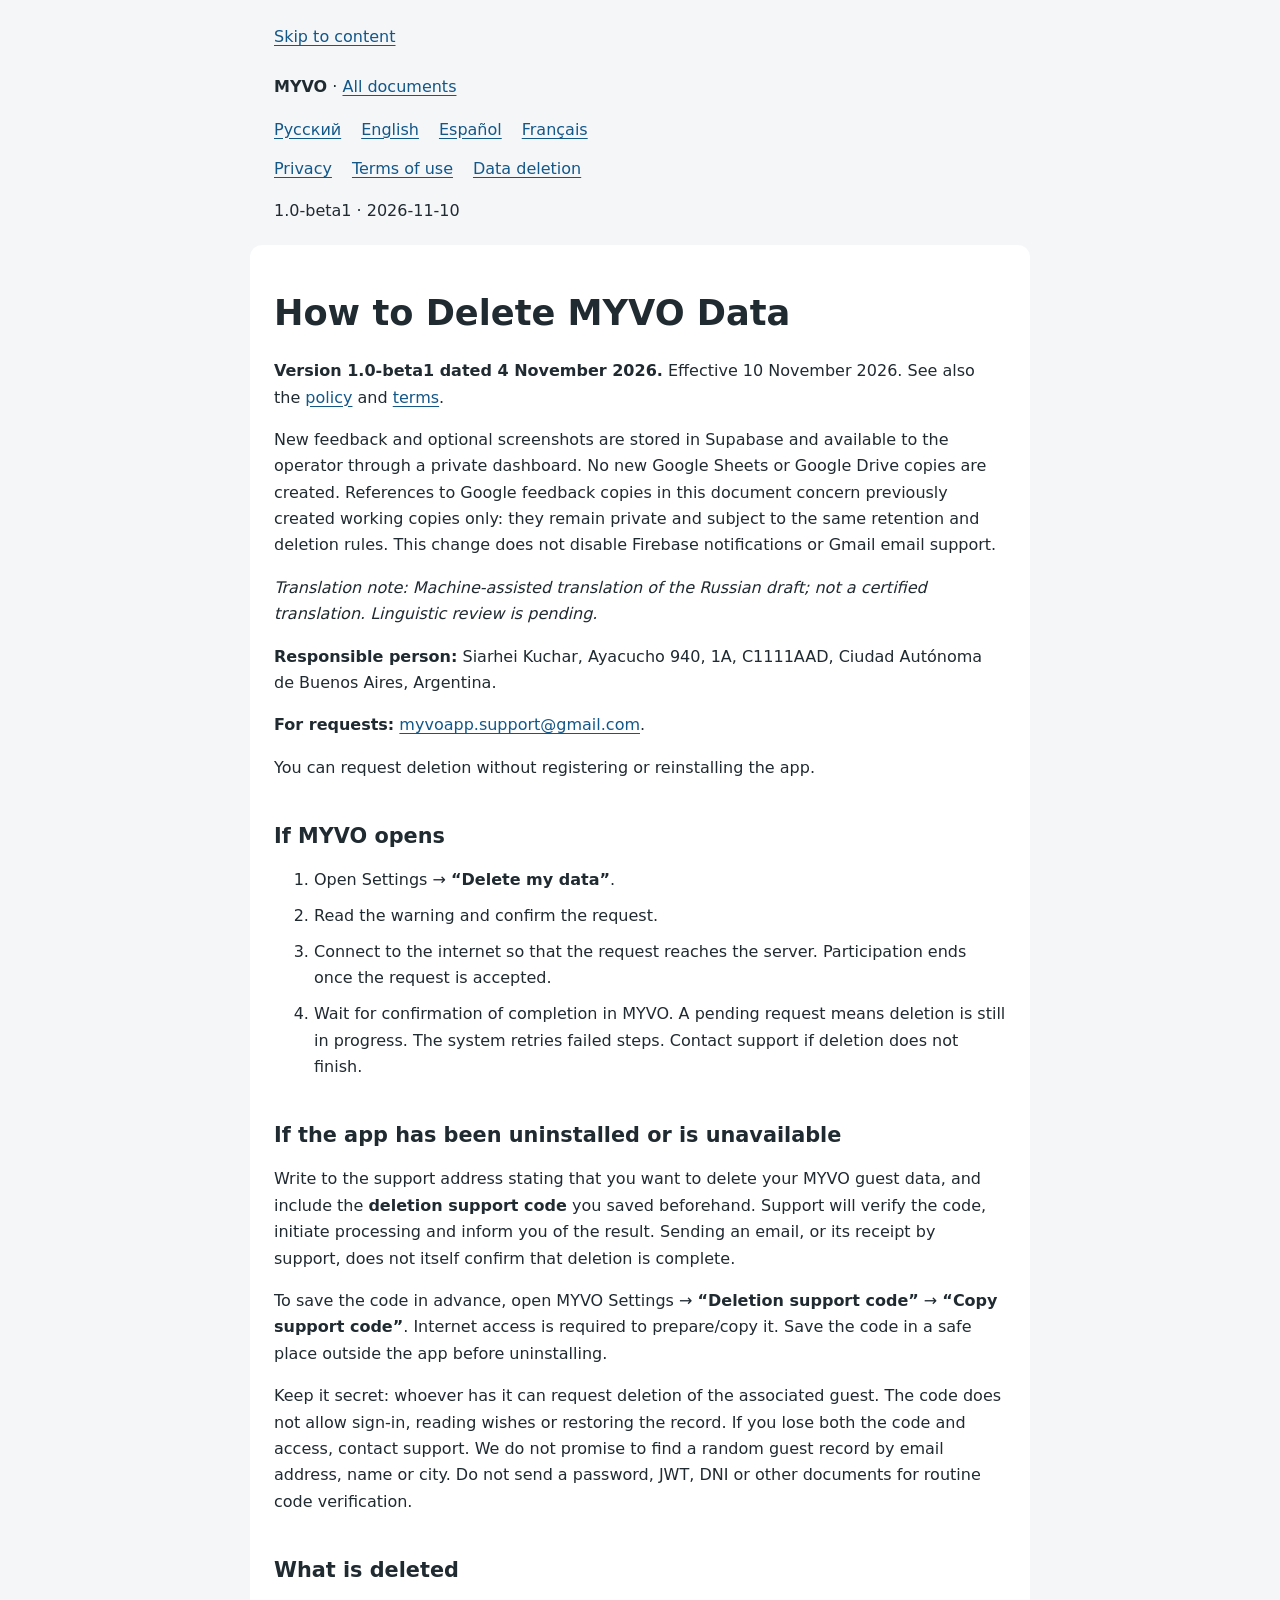
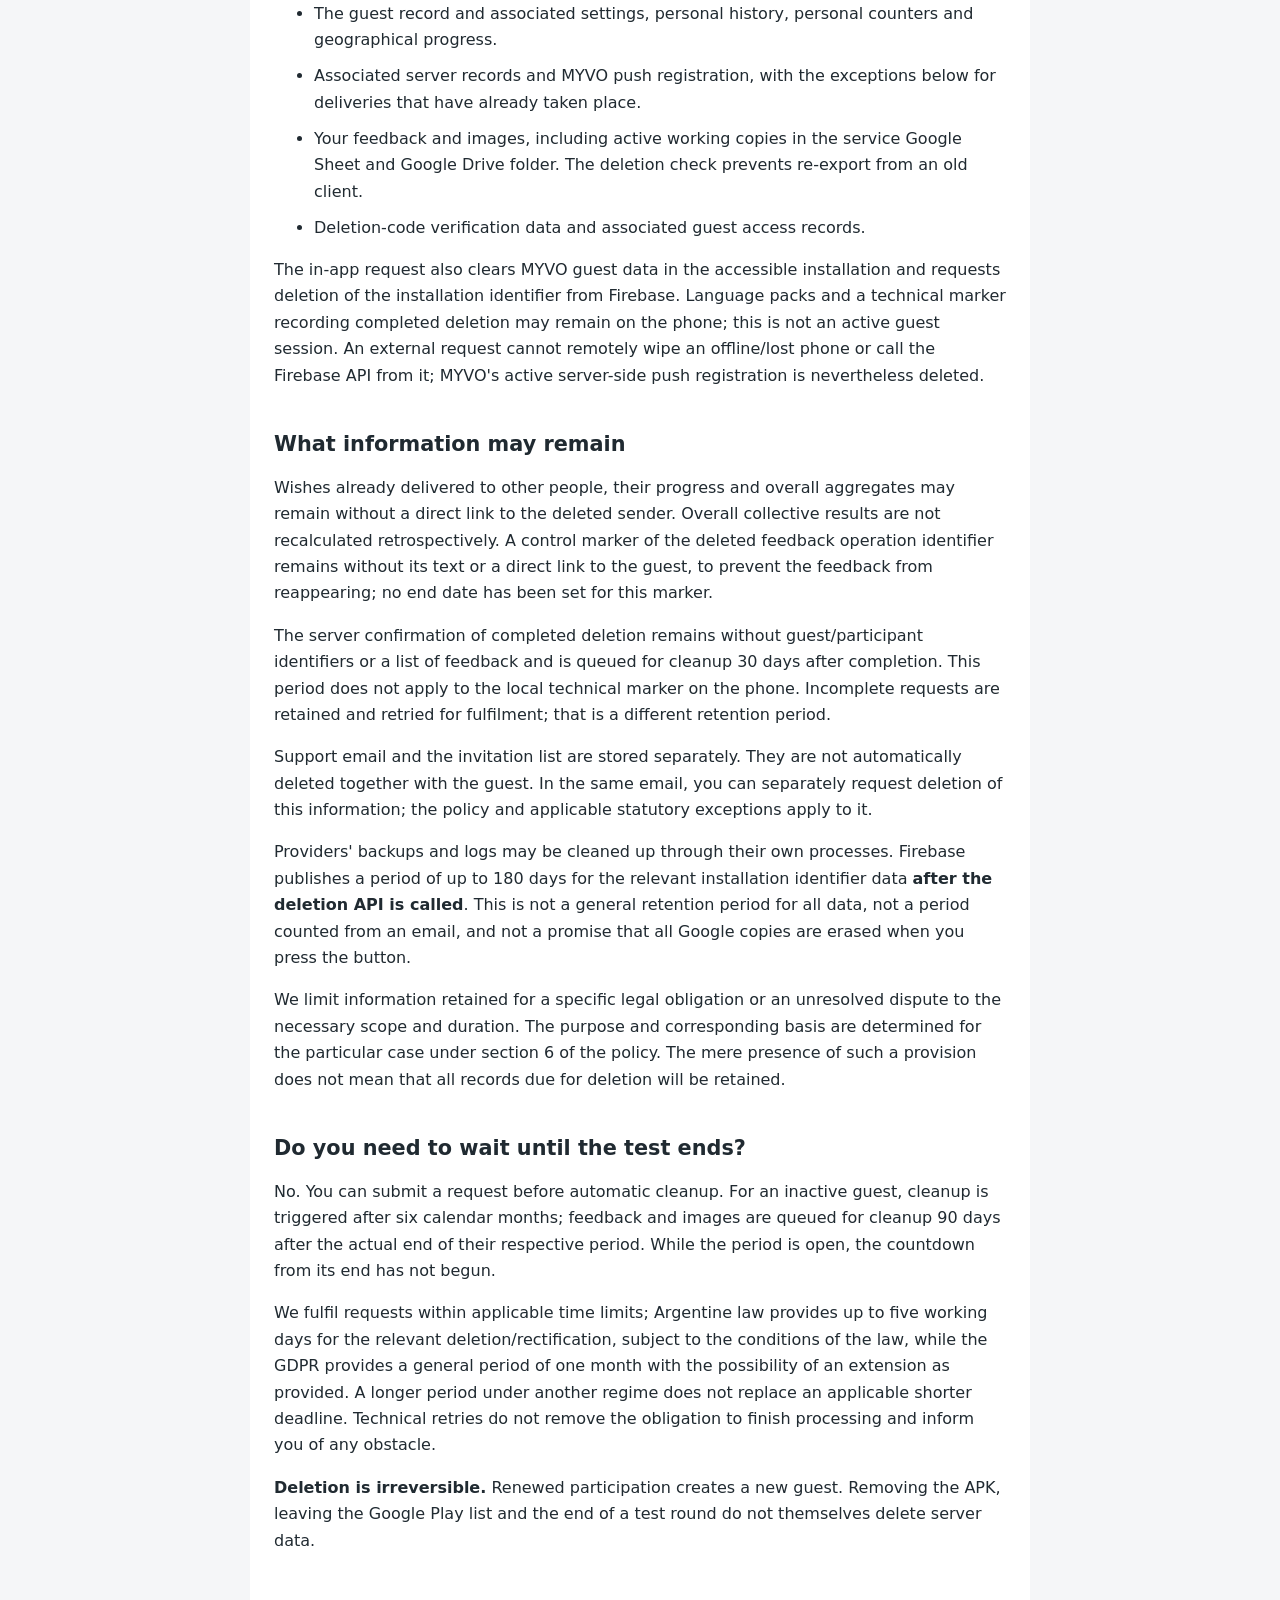
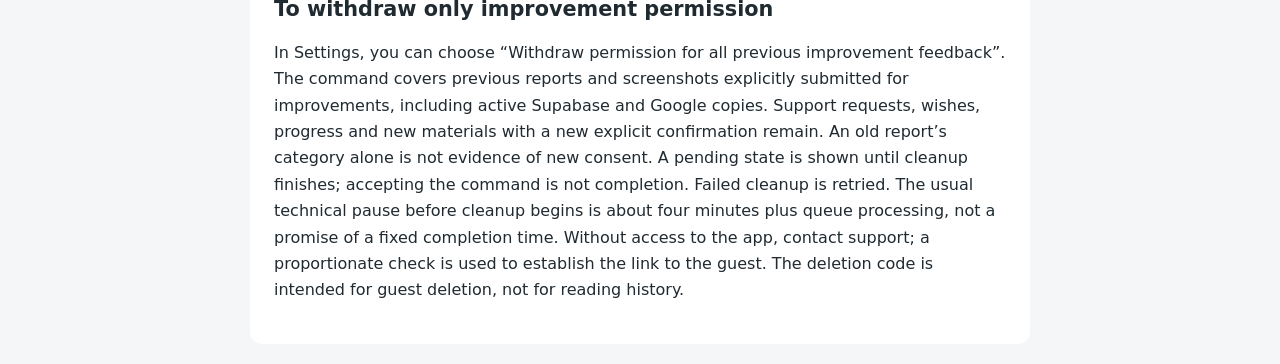
==== commit a55bfe2d: "Publish MYVO beta1 documents effective November 10" ====
--- a/deletion-en.html
+++ b/deletion-en.html
@@ -10,9 +10,9 @@
 <link rel="stylesheet" href="style.css">
 </head>
 <body>
-<header><a class="skip" href="#content">Skip to content</a><p><strong>MYVO</strong> · <a href="index.html">All documents</a></p><nav aria-label="Language"><a lang="ru" hreflang="ru" href="deletion-ru.html">Русский</a> <a lang="en" hreflang="en" href="deletion-en.html" aria-current="page">English</a> <a lang="es" hreflang="es" href="deletion-es.html">Espa&#241;ol</a> <a lang="fr" hreflang="fr" href="deletion-fr.html">Fran&#231;ais</a></nav><nav><a href="privacy-en.html">Privacy</a> <a href="terms-en.html">Terms of use</a> <a href="deletion-en.html">Data deletion</a></nav><p class="draft">Draft 1.0-RC6 for review. Not in effect. Machine-assisted translations await linguistic review.</p></header>
+<header><a class="skip" href="#content">Skip to content</a><p><strong>MYVO</strong> · <a href="index.html">All documents</a></p><nav aria-label="Language"><a lang="ru" hreflang="ru" href="deletion-ru.html">Русский</a> <a lang="en" hreflang="en" href="deletion-en.html" aria-current="page">English</a> <a lang="es" hreflang="es" href="deletion-es.html">Espa&#241;ol</a> <a lang="fr" hreflang="fr" href="deletion-fr.html">Fran&#231;ais</a></nav><nav><a href="privacy-en.html">Privacy</a> <a href="terms-en.html">Terms of use</a> <a href="deletion-en.html">Data deletion</a></nav><p>1.0-beta1 · 2026-11-10</p></header>
 <main id="content"><h1 id="how-to-delete-myvo-data">How to Delete MYVO Data</h1>
-<p><strong>Version 1.0-RC6 dated 4 November 2026.</strong> This is a draft for review. No effective date has been set. See also the <a href="privacy-en.html">policy</a> and <a href="terms-en.html">terms</a>.</p>
+<p><strong>Version 1.0-beta1 dated 4 November 2026.</strong> Effective 10 November 2026. See also the <a href="privacy-en.html">policy</a> and <a href="terms-en.html">terms</a>.</p>
 <p>New feedback and optional screenshots are stored in Supabase and available to the operator through a private dashboard. No new Google Sheets or Google Drive copies are created. References to Google feedback copies in this document concern previously created working copies only: they remain private and subject to the same retention and deletion rules. This change does not disable Firebase notifications or Gmail email support.</p>
 <p><em>Translation note: Machine-assisted translation of the Russian draft; not a certified translation. Linguistic review is pending.</em></p>
 <p><strong>Responsible person:</strong> Siarhei Kuchar, Ayacucho 940, 1A, C1111AAD, Ciudad Autónoma de Buenos Aires, Argentina.</p>
@@ -50,6 +50,6 @@
 <h2 id="to-withdraw-only-improvement-permission">To withdraw only improvement permission</h2>
 <p>In Settings, you can choose “Withdraw permission for all previous improvement feedback”. The command covers previous reports and screenshots explicitly submitted for improvements, including active Supabase and Google copies. Support requests, wishes, progress and new materials with a new explicit confirmation remain. An old report’s category alone is not evidence of new consent. A pending state is shown until cleanup finishes; accepting the command is not completion. Failed cleanup is retried. The usual technical pause before cleanup begins is about four minutes plus queue processing, not a promise of a fixed completion time. Without access to the app, contact support; a proportionate check is used to establish the link to the guest. The deletion code is intended for guest deletion, not for reading history.</p>
 </main>
-<footer>Legal and technical checks must be completed before publication.</footer>
+
 </body>
 </html>
